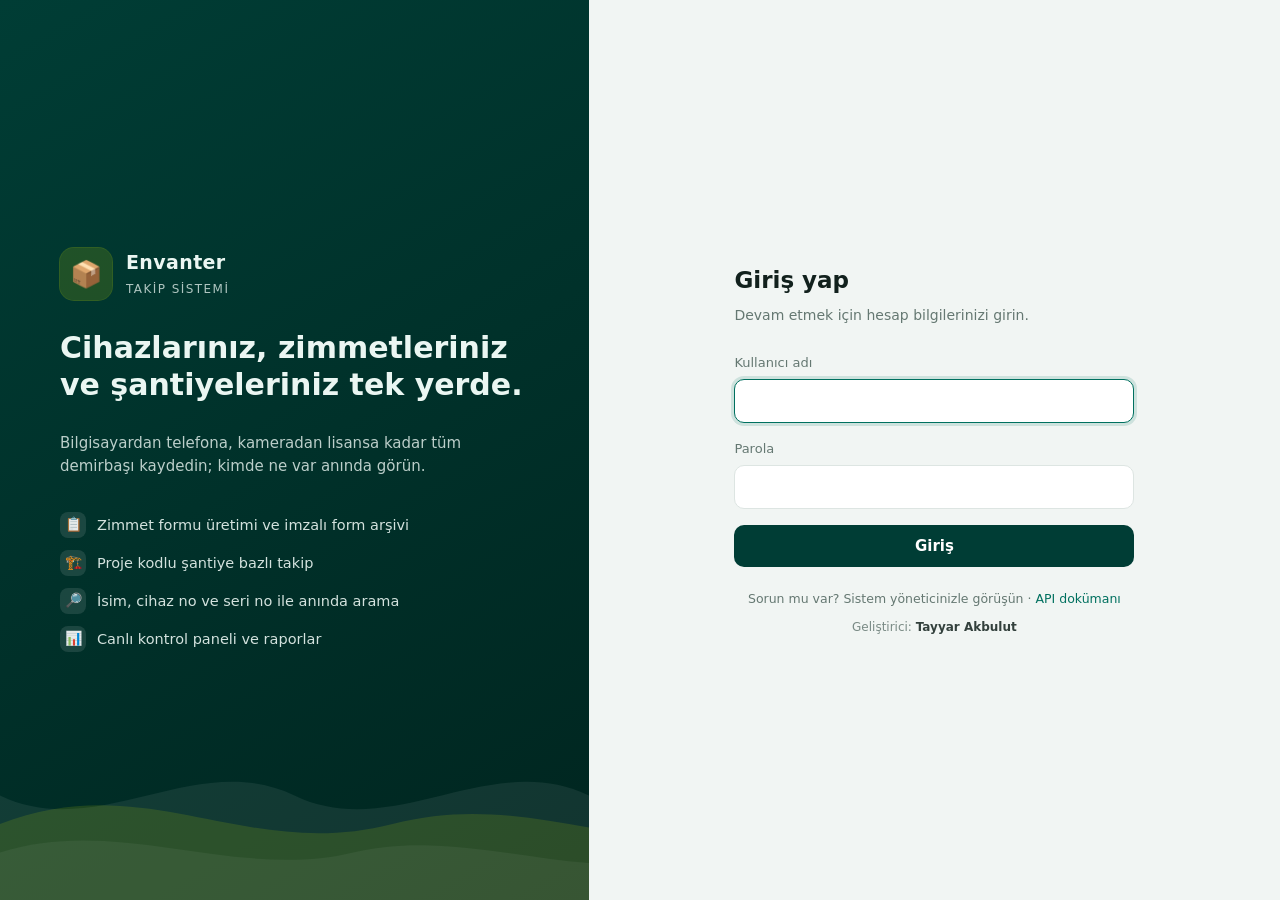
==== app/static/login.html @ 61def3fc "ERN Holding kurumsal renkleri (#003D35 + limon vurgu) Palet müşterinin verdiği #003D35 (derin yeşil)" ====
<!DOCTYPE html>
<html lang="tr">
<head>
  <meta charset="utf-8" />
  <meta name="viewport" content="width=device-width, initial-scale=1" />
  <title>Giriş — Envanter Takip Sistemi</title>
  <link rel="icon" href="data:image/svg+xml,<svg xmlns='http://www.w3.org/2000/svg' viewBox='0 0 100 100'><text y='.9em' font-size='90'>📦</text></svg>" />
  <style>
    /* ERN Holding kurumsal renkleri: derin yeşil (#003D35) + limon vurgu */
    :root {
      --koyu:#003d35; --koyu2:#00251f; --yesil:#00705f; --acik:#c4d600;
      --zemin:#f1f5f3; --kart:#ffffff; --cizgi:#dde5e2;
      --metin:#12211d; --soluk:#657872; --hata:#dc2626;
    }
    * { box-sizing:border-box; }
    body {
      margin:0; min-height:100vh; display:flex;
      font:15px/1.55 system-ui, -apple-system, "Segoe UI", sans-serif;
      background:var(--zemin); color:var(--metin);
    }

    /* Sol tanıtım paneli */
    .yan {
      flex:0 0 46%; padding:56px 60px; color:#eaf6f2; display:flex;
      flex-direction:column; justify-content:center; gap:28px;
      background:linear-gradient(150deg, var(--koyu) 0%, var(--koyu2) 100%);
      position:relative; overflow:hidden;
    }
    .yan > * { position:relative; z-index:2; }   /* dalgaların üstünde kalsın */

    /* --- Dalga efekti ---
       Üç katman, farklı hız ve saydamlıkta yatay kayar; her katman iki dalga
       boyu genişliğinde çizilir, bir dalga boyu kayıp başa dönünce ek yeri
       görünmez. Hareketi azaltmayı seçen kullanıcıda animasyon durur. */
    .dalgalar { position:absolute; left:0; right:0; bottom:0; height:190px;
                z-index:1; pointer-events:none; }
    .dalgalar svg { position:absolute; bottom:0; left:0; width:200%; height:100%; }
    .dalgalar .d1 { fill:rgba(255,255,255,.07); animation:kay 22s linear infinite; }
    .dalgalar .d2 { fill:rgba(196,214,0,.15); animation:kay 15s linear infinite;
                    animation-direction:reverse; }
    .dalgalar .d3 { fill:rgba(255,255,255,.05); animation:kay 30s linear infinite; }
    @keyframes kay { from { transform:translateX(0); }
                     to   { transform:translateX(-50%); } }
    @media (prefers-reduced-motion:reduce) {
      .dalgalar svg { animation:none !important; }
    }

    .marka { display:flex; align-items:center; gap:14px; }
    .marka .logo {
      width:52px; height:52px; border-radius:14px; display:grid; place-items:center;
      background:rgba(196,214,0,.16); font-size:26px; overflow:hidden;
      box-shadow:0 0 0 1px rgba(196,214,0,.25);
    }
    .marka .logo img { width:100%; height:100%; object-fit:contain; padding:6px; }
    .marka b { display:block; font-size:19px; letter-spacing:.02em; }
    .marka span { font-size:12px; opacity:.75; letter-spacing:.12em;
                  text-transform:uppercase; }
    .yan h1 { margin:0; font-size:30px; line-height:1.25; font-weight:650; }
    .yan p { margin:0; opacity:.8; max-width:44ch; }
    .ozet { display:grid; gap:12px; margin-top:6px; }
    .ozet div { display:flex; gap:11px; align-items:center; font-size:14.5px;
                opacity:.9; }
    .ozet i { font-style:normal; width:26px; height:26px; border-radius:8px;
              display:grid; place-items:center; background:rgba(255,255,255,.12);
              font-size:14px; }

    /* Giriş formu */
    .alan { flex:1; display:grid; place-items:center; padding:40px 24px; }
    .kutu { width:100%; max-width:400px; }
    .kutu h2 { margin:0 0 6px; font-size:23px; }
    .kutu .alt { margin:0 0 26px; color:var(--soluk); font-size:14px; }
    label { display:block; font-size:13px; color:var(--soluk); margin:0 0 6px;
            font-weight:500; }
    input {
      width:100%; padding:12px 14px; font-size:15px; margin-bottom:16px;
      border:1px solid var(--cizgi); border-radius:10px; background:var(--kart);
      color:var(--metin); font-family:inherit;
    }
    input:focus { outline:none; border-color:var(--yesil);
                  box-shadow:0 0 0 3px rgba(0,112,95,.15); }
    button {
      width:100%; padding:12px; font-size:15px; font-weight:600; cursor:pointer;
      border:none; border-radius:10px; background:var(--koyu); color:#fff;
      font-family:inherit;
    }
    button:hover { background:var(--acik); color:#00332c; }
    button:disabled { opacity:.6; cursor:progress; }
    .hata {
      display:none; margin-bottom:16px; padding:11px 13px; border-radius:10px;
      background:#fee2e2; color:#991b1b; font-size:14px;
      border:1px solid #fecaca;
    }
    .hata.gorunur { display:block; }
    .dipnot { margin-top:22px; text-align:center; font-size:12.5px;
              color:var(--soluk); }
    .dipnot a { color:var(--yesil); text-decoration:none; }
    .gelistirici { margin-top:10px; text-align:center; font-size:12px;
                   color:var(--soluk); opacity:.85; }
    .gelistirici b { color:var(--metin); font-weight:600; }

    @media (max-width:900px) {
      body { display:block; }
      .yan { flex:none; padding:30px 24px 56px; gap:16px; }
      .yan h1 { font-size:22px; }
      .ozet { display:none; }
      .dalgalar { height:110px; }
      .alan { padding:28px 20px 40px; }
    }
    @media (max-width:420px) {
      .yan { padding:24px 18px 48px; }
      .yan h1 { font-size:19px; }
      .kutu h2 { font-size:20px; }
      input { font-size:16px; }        /* iOS odaklanınca sayfayı büyütmesin */
    }
  </style>
</head>
<body>
  <aside class="yan">
    <div class="dalgalar" aria-hidden="true">
      <svg viewBox="0 0 2400 200" preserveAspectRatio="none">
        <path class="d1" d="M0,90 C200,140 400,40 600,90 C800,140 1000,40 1200,90
              C1400,140 1600,40 1800,90 C2000,140 2200,40 2400,90 L2400,200 L0,200 Z"/>
      </svg>
      <svg viewBox="0 0 2400 200" preserveAspectRatio="none">
        <path class="d2" d="M0,120 C300,60 500,160 800,120 C1100,80 1300,170 1600,120
              C1900,70 2100,160 2400,120 L2400,200 L0,200 Z"/>
      </svg>
      <svg viewBox="0 0 2400 200" preserveAspectRatio="none">
        <path class="d3" d="M0,150 C240,110 480,180 720,150 C960,120 1200,190 1440,150
              C1680,110 1920,180 2160,150 C2280,135 2340,145 2400,150
              L2400,200 L0,200 Z"/>
      </svg>
    </div>
    <div class="marka">
      <div class="logo" id="markaLogo">📦</div>
      <div>
        <b>Envanter</b>
        <span>Takip Sistemi</span>
      </div>
    </div>
    <h1>Cihazlarınız, zimmetleriniz ve şantiyeleriniz tek yerde.</h1>
    <p>Bilgisayardan telefona, kameradan lisansa kadar tüm demirbaşı kaydedin;
       kimde ne var anında görün.</p>
    <div class="ozet">
      <div><i>📋</i> Zimmet formu üretimi ve imzalı form arşivi</div>
      <div><i>🏗️</i> Proje kodlu şantiye bazlı takip</div>
      <div><i>🔎</i> İsim, cihaz no ve seri no ile anında arama</div>
      <div><i>📊</i> Canlı kontrol paneli ve raporlar</div>
    </div>
  </aside>

  <main class="alan">
    <form class="kutu" id="form" autocomplete="on">
      <h2>Giriş yap</h2>
      <p class="alt">Devam etmek için hesap bilgilerinizi girin.</p>

      <div class="hata" id="hata"></div>

      <label for="ku">Kullanıcı adı</label>
      <input id="ku" name="username" autocomplete="username" autofocus required />

      <label for="pa">Parola</label>
      <input id="pa" name="password" type="password"
             autocomplete="current-password" required />

      <button type="submit" id="btn">Giriş</button>

      <div class="dipnot">
        Sorun mu var? Sistem yöneticinizle görüşün ·
        <a id="docs" href="../docs">API dokümanı</a>
      </div>
      <div class="gelistirici">Geliştirici: <b>Tayyar Akbulut</b></div>
    </form>
  </main>

  <script>
    // Uygulama alt klasörde de yayınlanabilir (örn. /envanter/login).
    // Taban yolu adresten türetiyoruz ki API çağrıları doğru yere gitsin.
    const BASE = window.location.pathname.replace(/\/(login|ui\/login\.html)\/?$/, '');
    document.getElementById('docs').href = (BASE || '') + '/docs';

    // Nereye dönüleceği: ?redirect=... (yoksa arayüzün kökü)
    const VARSAYILAN = (BASE || '') + '/ui/';
    function hedef() {
      const ham = new URLSearchParams(location.search).get('redirect');
      if (!ham) return VARSAYILAN;
      // Yalnızca bu sitedeki yollara dön: "//baska.site" ya da tam URL kabul etme
      if (!ham.startsWith('/') || ham.startsWith('//')) return VARSAYILAN;
      return ham;
    }

    // Kurum logosu: app/static/logo.png varsa onu kullan, yoksa emoji kalır.
    // Böylece logoyu eklemek için kod değiştirmek gerekmez.
    (function logoDene() {
      const kutu = document.getElementById('markaLogo');
      const img = new Image();
      img.onload = () => { kutu.textContent = ''; kutu.appendChild(img); };
      img.alt = 'Logo';
      img.src = (BASE || '') + '/ui/logo.png';
    })();

    const hataKutu = document.getElementById('hata');
    const btn = document.getElementById('btn');

    function hataGoster(metin) {
      hataKutu.textContent = metin;
      hataKutu.classList.add('gorunur');
    }

    document.getElementById('form').addEventListener('submit', async (e) => {
      e.preventDefault();
      hataKutu.classList.remove('gorunur');
      btn.disabled = true;
      btn.textContent = 'Giriş yapılıyor…';
      try {
        const r = await fetch((BASE || '') + '/auth/login', {
          method: 'POST',
          headers: { 'Content-Type': 'application/json' },
          body: JSON.stringify({
            username: document.getElementById('ku').value.trim(),
            password: document.getElementById('pa').value,
          }),
        });
        if (!r.ok) {
          hataGoster(r.status === 401
            ? 'Kullanıcı adı veya parola hatalı.'
            : 'Giriş yapılamadı, lütfen tekrar deneyin.');
          return;
        }
        const d = await r.json();
        localStorage.setItem('token', d.access_token);
        localStorage.setItem('me', JSON.stringify(d.user));
        location.replace(hedef());
      } catch {
        hataGoster('Sunucuya ulaşılamadı.');
      } finally {
        btn.disabled = false;
        btn.textContent = 'Giriş';
      }
    });
  </script>
</body>
</html>
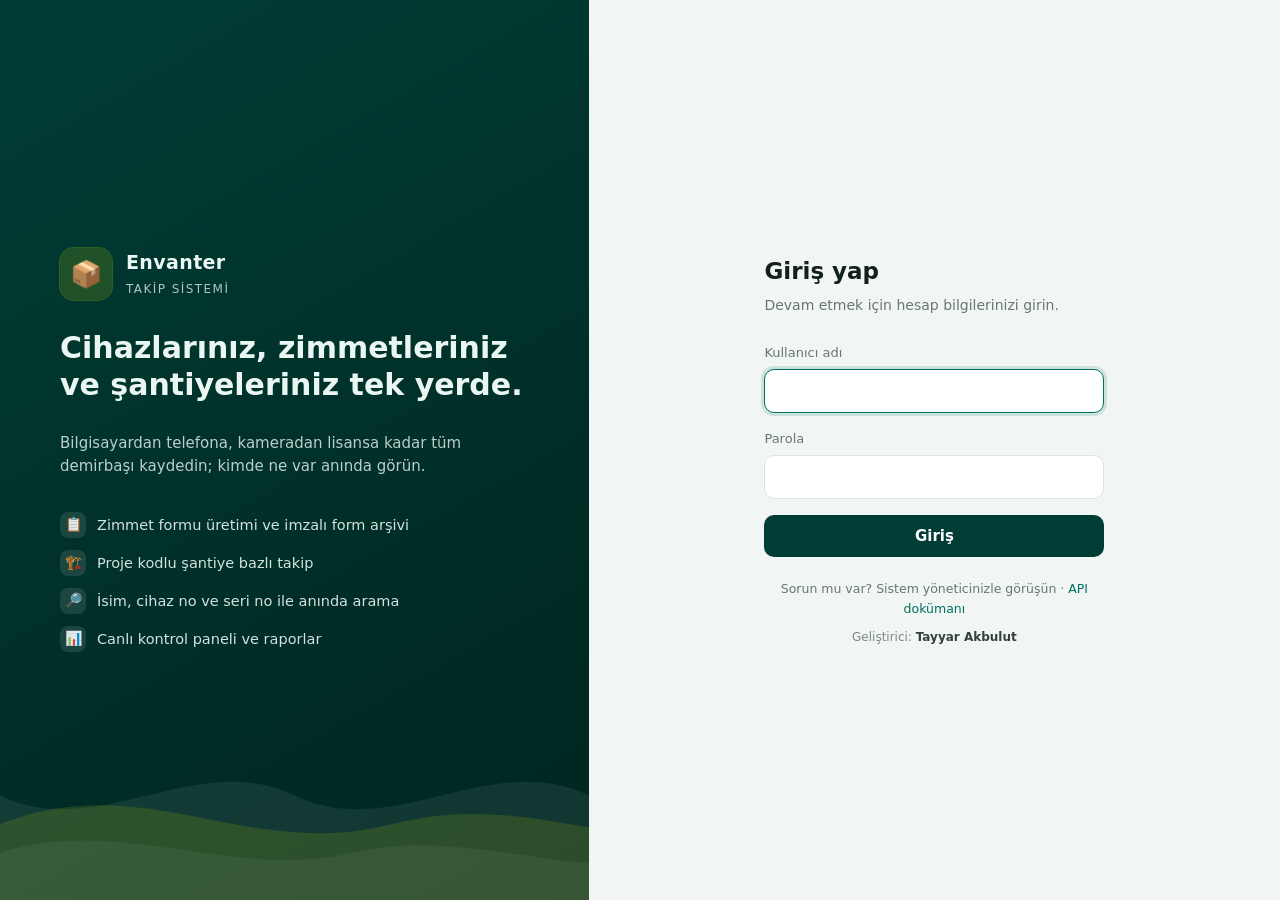
==== commit ff6a8c1a: "Giriş ekranı: çift logo (Holding + Taahhüt), dar form, logo kurulum betiği Şikâyet: beyaz Taahhüt lo" ====
--- a/app/static/login.html
+++ b/app/static/login.html
@@ -45,13 +45,15 @@
       .dalgalar svg { animation:none !important; }
     }
 
-    .marka { display:flex; align-items:center; gap:14px; }
+    .marka { display:flex; align-items:center; gap:14px; flex-wrap:wrap; }
+    .marka .logo[hidden] { display:none; }
     .marka .logo {
       width:52px; height:52px; border-radius:14px; display:grid; place-items:center;
       background:rgba(196,214,0,.16); font-size:26px; overflow:hidden;
       box-shadow:0 0 0 1px rgba(196,214,0,.25);
     }
     .marka .logo img { width:100%; height:100%; object-fit:contain; padding:6px; }
+    .marka .logo.genis { width:170px; }   /* yatay kurum logosu için */
     .marka b { display:block; font-size:19px; letter-spacing:.02em; }
     .marka span { font-size:12px; opacity:.75; letter-spacing:.12em;
                   text-transform:uppercase; }
@@ -66,7 +68,7 @@
 
     /* Giriş formu */
     .alan { flex:1; display:grid; place-items:center; padding:40px 24px; }
-    .kutu { width:100%; max-width:400px; }
+    .kutu { width:100%; max-width:340px; }
     .kutu h2 { margin:0 0 6px; font-size:23px; }
     .kutu .alt { margin:0 0 26px; color:var(--soluk); font-size:14px; }
     label { display:block; font-size:13px; color:var(--soluk); margin:0 0 6px;
@@ -133,6 +135,7 @@
     </div>
     <div class="marka">
       <div class="logo" id="markaLogo">📦</div>
+      <div class="logo" id="markaLogo2" hidden></div>
       <div>
         <b>Envanter</b>
         <span>Takip Sistemi</span>
@@ -192,11 +195,20 @@
     // Kurum logosu: app/static/logo.png varsa onu kullan, yoksa emoji kalır.
     // Böylece logoyu eklemek için kod değiştirmek gerekmez.
     (function logoDene() {
-      const kutu = document.getElementById('markaLogo');
-      const img = new Image();
-      img.onload = () => { kutu.textContent = ''; kutu.appendChild(img); };
-      img.alt = 'Logo';
-      img.src = (BASE || '') + '/ui/logo.png';
+      const yukle = (uc, kutuId) => fetch((BASE || '') + uc)
+        .then(r => r.status === 200 ? r.blob() : null).then(b => {
+          if (!b) return;
+          const kutu = document.getElementById(kutuId);
+          const img = new Image();
+          img.alt = 'Logo';
+          img.src = URL.createObjectURL(b);
+          kutu.textContent = '';
+          kutu.classList.add('genis');
+          kutu.hidden = false;
+          kutu.appendChild(img);
+        }).catch(() => {});
+      yukle('/logo', 'markaLogo');        // Holding
+      yukle('/logo2', 'markaLogo2');      // Taahhüt (varsa)
     })();
 
     const hataKutu = document.getElementById('hata');
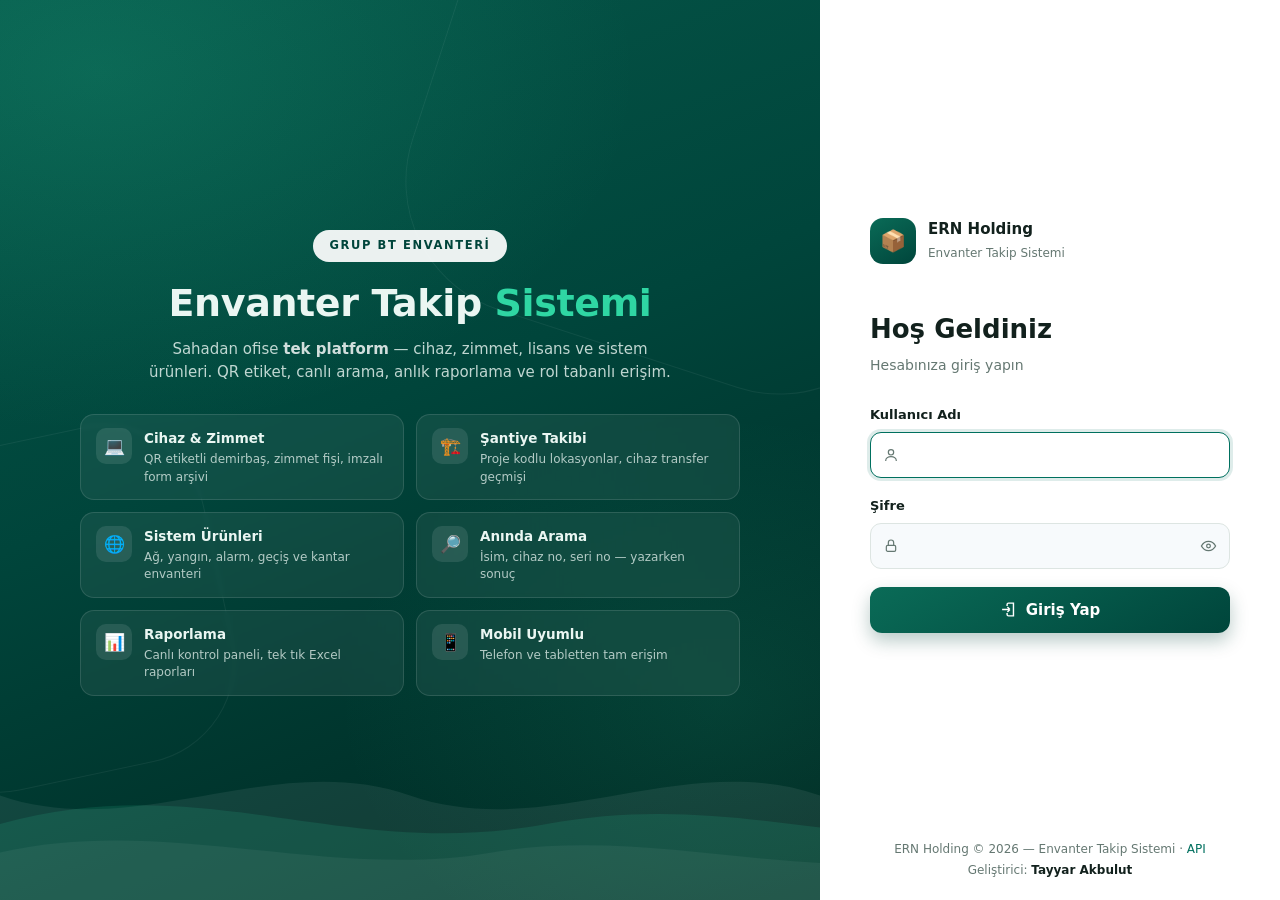
==== commit 951f84b5: "Giriş ekranı beton uygulamasının tasarım diline taşındı Solda gradyanlı tanıtım sahnesi:   • Çift lo" ====
--- a/app/static/login.html
+++ b/app/static/login.html
@@ -6,10 +6,12 @@
   <title>Giriş — Envanter Takip Sistemi</title>
   <link rel="icon" href="data:image/svg+xml,<svg xmlns='http://www.w3.org/2000/svg' viewBox='0 0 100 100'><text y='.9em' font-size='90'>📦</text></svg>" />
   <style>
-    /* ERN Holding kurumsal renkleri: derin yeşil (#003D35) + limon vurgu */
+    /* ERN kurumsal giriş — beton uygulamasıyla aynı tasarım dili:
+       solda gradyanlı tanıtım sahnesi (çift logo, büyük başlık, özellik
+       kartları, dalga efekti), sağda sabit beyaz giriş paneli. */
     :root {
-      --koyu:#003d35; --koyu2:#00251f; --yesil:#00705f; --acik:#c4d600;
-      --zemin:#f1f5f3; --kart:#ffffff; --cizgi:#dde5e2;
+      --koyu:#00453b; --koyu2:#00251f; --yesil:#00705f; --acik:#2fd6a3;
+      --zemin:#f4f7f6; --kart:#ffffff; --cizgi:#dde5e2;
       --metin:#12211d; --soluk:#657872; --hata:#dc2626;
     }
     * { box-sizing:border-box; }
@@ -19,24 +21,35 @@
       background:var(--zemin); color:var(--metin);
     }
 
-    /* Sol tanıtım paneli */
+    /* ---------------- Sol sahne ---------------- */
     .yan {
-      flex:0 0 46%; padding:56px 60px; color:#eaf6f2; display:flex;
-      flex-direction:column; justify-content:center; gap:28px;
-      background:linear-gradient(150deg, var(--koyu) 0%, var(--koyu2) 100%);
-      position:relative; overflow:hidden;
-    }
-    .yan > * { position:relative; z-index:2; }   /* dalgaların üstünde kalsın */
-
-    /* --- Dalga efekti ---
-       Üç katman, farklı hız ve saydamlıkta yatay kayar; her katman iki dalga
-       boyu genişliğinde çizilir, bir dalga boyu kayıp başa dönünce ek yeri
-       görünmez. Hareketi azaltmayı seçen kullanıcıda animasyon durur. */
+      flex:1; min-width:0; position:relative; overflow:hidden;
+      display:flex; align-items:center; justify-content:center;
+      padding:56px 40px 120px; color:#eaf6f2;
+      background:
+        radial-gradient(900px 600px at 12% 8%, rgba(47,214,163,.16), transparent 60%),
+        radial-gradient(700px 520px at 88% 78%, rgba(47,214,163,.10), transparent 55%),
+        linear-gradient(158deg, #06584a 0%, var(--koyu) 45%, var(--koyu2) 100%);
+    }
+    .yan > * { position:relative; z-index:2; }
+
+    /* Dekoratif kıvrımlar (betondaki geniş kavis hissi) */
+    .kivrim { position:absolute; inset:0; z-index:1; pointer-events:none; }
+    .kivrim::before, .kivrim::after {
+      content:''; position:absolute;
+      border:1.5px solid rgba(255,255,255,.06);
+    }
+    .kivrim::before { width:520px; height:520px; right:-140px; top:-160px;
+                      transform:rotate(18deg); border-radius:26%; }
+    .kivrim::after  { width:340px; height:340px; left:-120px; bottom:120px;
+                      transform:rotate(-12deg); border-radius:30%; }
+
+    /* Alt dalga katmanları — farklı hız/yönde akar */
     .dalgalar { position:absolute; left:0; right:0; bottom:0; height:190px;
                 z-index:1; pointer-events:none; }
     .dalgalar svg { position:absolute; bottom:0; left:0; width:200%; height:100%; }
     .dalgalar .d1 { fill:rgba(255,255,255,.07); animation:kay 22s linear infinite; }
-    .dalgalar .d2 { fill:rgba(196,214,0,.15); animation:kay 15s linear infinite;
+    .dalgalar .d2 { fill:rgba(47,214,163,.13); animation:kay 15s linear infinite;
                     animation-direction:reverse; }
     .dalgalar .d3 { fill:rgba(255,255,255,.05); animation:kay 30s linear infinite; }
     @keyframes kay { from { transform:translateX(0); }
@@ -45,79 +58,120 @@
       .dalgalar svg { animation:none !important; }
     }
 
-    .marka { display:flex; align-items:center; gap:14px; flex-wrap:wrap; }
-    .marka .logo[hidden] { display:none; }
-    .marka .logo {
-      width:52px; height:52px; border-radius:14px; display:grid; place-items:center;
-      background:rgba(196,214,0,.16); font-size:26px; overflow:hidden;
-      box-shadow:0 0 0 1px rgba(196,214,0,.25);
-    }
-    .marka .logo img { width:100%; height:100%; object-fit:contain; padding:6px; }
-    .marka .logo.genis { width:170px; }   /* yatay kurum logosu için */
-    .marka b { display:block; font-size:19px; letter-spacing:.02em; }
-    .marka span { font-size:12px; opacity:.75; letter-spacing:.12em;
-                  text-transform:uppercase; }
-    .yan h1 { margin:0; font-size:30px; line-height:1.25; font-weight:650; }
-    .yan p { margin:0; opacity:.8; max-width:44ch; }
-    .ozet { display:grid; gap:12px; margin-top:6px; }
-    .ozet div { display:flex; gap:11px; align-items:center; font-size:14.5px;
-                opacity:.9; }
-    .ozet i { font-style:normal; width:26px; height:26px; border-radius:8px;
-              display:grid; place-items:center; background:rgba(255,255,255,.12);
-              font-size:14px; }
-
-    /* Giriş formu */
-    .alan { flex:1; display:grid; place-items:center; padding:40px 24px; }
-    .kutu { width:100%; max-width:340px; }
-    .kutu h2 { margin:0 0 6px; font-size:23px; }
-    .kutu .alt { margin:0 0 26px; color:var(--soluk); font-size:14px; }
-    label { display:block; font-size:13px; color:var(--soluk); margin:0 0 6px;
-            font-weight:500; }
-    input {
-      width:100%; padding:12px 14px; font-size:15px; margin-bottom:16px;
-      border:1px solid var(--cizgi); border-radius:10px; background:var(--kart);
-      color:var(--metin); font-family:inherit;
-    }
-    input:focus { outline:none; border-color:var(--yesil);
-                  box-shadow:0 0 0 3px rgba(0,112,95,.15); }
-    button {
-      width:100%; padding:12px; font-size:15px; font-weight:600; cursor:pointer;
-      border:none; border-radius:10px; background:var(--koyu); color:#fff;
-      font-family:inherit;
-    }
-    button:hover { background:var(--acik); color:#00332c; }
-    button:disabled { opacity:.6; cursor:progress; }
-    .hata {
-      display:none; margin-bottom:16px; padding:11px 13px; border-radius:10px;
-      background:#fee2e2; color:#991b1b; font-size:14px;
-      border:1px solid #fecaca;
-    }
+    .orta { width:100%; max-width:660px; text-align:center; }
+
+    /* Çift logo: kutu yok, serbest dururlar; arada ince ayraç */
+    .logolar { display:flex; align-items:center; justify-content:center;
+               gap:26px; margin-bottom:26px; min-height:64px; }
+    .logolar img { height:62px; width:auto; max-width:200px; display:none; }
+    .logolar img.goster { display:block; }
+    .logolar .ayrac { width:1px; height:44px; background:rgba(255,255,255,.35);
+                      display:none; }
+    .logolar .ayrac.goster { display:block; }
+
+    .rozet { display:inline-block; padding:7px 16px; border-radius:99px;
+             background:rgba(255,255,255,.92); color:var(--koyu);
+             font-size:11.5px; font-weight:700; letter-spacing:.14em;
+             margin-bottom:20px; }
+
+    .orta h1 { margin:0 0 12px; font-size:38px; line-height:1.15;
+               font-weight:750; letter-spacing:-.01em; }
+    .orta h1 em { font-style:normal; color:var(--acik); }
+    .tanitim { margin:0 auto 30px; max-width:56ch; opacity:.82; font-size:15px; }
+    .tanitim b { color:#fff; }
+
+    .kartlar { display:grid; grid-template-columns:1fr 1fr; gap:12px;
+               text-align:left; }
+    .karti { display:flex; gap:12px; align-items:flex-start;
+             background:rgba(255,255,255,.06); border:1px solid rgba(255,255,255,.12);
+             border-radius:14px; padding:13px 15px; backdrop-filter:blur(2px); }
+    .karti i { font-style:normal; flex:none; width:36px; height:36px;
+               display:grid; place-items:center; border-radius:10px;
+               background:rgba(255,255,255,.10); font-size:17px; }
+    .karti b { display:block; font-size:13.5px; margin-bottom:2px; }
+    .karti span { font-size:12px; opacity:.75; line-height:1.45; display:block; }
+
+    /* ---------------- Sağ panel ---------------- */
+    .alan { flex:0 0 460px; background:var(--kart); display:flex;
+            flex-direction:column; padding:36px 44px 20px;
+            box-shadow:-18px 0 50px rgba(0,30,24,.18); }
+    .alan-ic { margin:auto 0; width:100%; max-width:360px; align-self:center; }
+
+    .marka-mini { display:flex; align-items:center; gap:12px; margin-bottom:44px; }
+    .marka-mini .kare { width:46px; height:46px; flex:none; border-radius:13px;
+                        background:linear-gradient(150deg, #0a6b57, var(--koyu));
+                        display:grid; place-items:center; font-size:21px;
+                        overflow:hidden; }
+    .marka-mini .kare img { width:100%; height:100%; object-fit:contain;
+                            padding:7px; }
+    .marka-mini b { display:block; font-size:15px; }
+    .marka-mini span { font-size:12px; color:var(--soluk); }
+
+    .alan h2 { margin:0 0 6px; font-size:26px; font-weight:750; }
+    .alan .alt { margin:0 0 28px; color:var(--soluk); font-size:14px; }
+
+    label { display:block; font-size:13px; font-weight:600; margin:0 0 7px; }
+    .girdi { position:relative; margin-bottom:18px; }
+    .girdi > svg { position:absolute; left:13px; top:50%;
+                   transform:translateY(-50%); width:16px; height:16px;
+                   stroke:var(--soluk); fill:none; stroke-width:1.8;
+                   pointer-events:none; }
+    .girdi input {
+      width:100%; padding:13px 42px 13px 40px; font-size:15px;
+      border:1px solid var(--cizgi); border-radius:11px;
+      background:#f7fafc; color:var(--metin); font-family:inherit;
+    }
+    .girdi input:focus { outline:none; border-color:var(--yesil);
+                         background:#fff;
+                         box-shadow:0 0 0 3px rgba(0,112,95,.13); }
+    .goz { position:absolute; right:6px; top:50%; transform:translateY(-50%);
+           border:none; background:none; cursor:pointer; padding:7px;
+           color:var(--soluk); display:grid; place-items:center; }
+    .goz:hover { color:var(--yesil); }
+
+    .gonder {
+      width:100%; margin-top:6px; padding:14px; font-size:15px; font-weight:700;
+      cursor:pointer; border:none; border-radius:12px; color:#fff;
+      font-family:inherit; display:flex; align-items:center; justify-content:center;
+      gap:9px; background:linear-gradient(150deg, #0a6b57, var(--koyu));
+      box-shadow:0 8px 18px rgba(0,69,59,.28);
+    }
+    .gonder:hover { filter:brightness(1.12); }
+    .gonder:disabled { opacity:.6; cursor:progress; }
+    .gonder svg { width:17px; height:17px; stroke:#fff; fill:none; stroke-width:2; }
+
+    .hata { display:none; margin-bottom:16px; padding:11px 13px; border-radius:10px;
+            background:#fee2e2; color:#991b1b; font-size:14px;
+            border:1px solid #fecaca; }
     .hata.gorunur { display:block; }
-    .dipnot { margin-top:22px; text-align:center; font-size:12.5px;
-              color:var(--soluk); }
-    .dipnot a { color:var(--yesil); text-decoration:none; }
-    .gelistirici { margin-top:10px; text-align:center; font-size:12px;
-                   color:var(--soluk); opacity:.85; }
-    .gelistirici b { color:var(--metin); font-weight:600; }
-
-    @media (max-width:900px) {
+
+    .dip { text-align:center; font-size:12px; color:var(--soluk);
+           padding-top:24px; line-height:1.7; }
+    .dip a { color:var(--yesil); text-decoration:none; }
+    .dip b { color:var(--metin); }
+
+    /* ---------------- Mobil ---------------- */
+    @media (max-width:980px) {
       body { display:block; }
-      .yan { flex:none; padding:30px 24px 56px; gap:16px; }
-      .yan h1 { font-size:22px; }
-      .ozet { display:none; }
+      .yan { min-height:0; padding:36px 20px 90px; }
+      .orta h1 { font-size:27px; }
+      .kartlar { max-width:560px; margin:0 auto; }
+      .alan { flex:none; width:auto; box-shadow:none; padding:30px 22px 16px; }
+      .alan-ic { max-width:380px; margin:0 auto; }
       .dalgalar { height:110px; }
-      .alan { padding:28px 20px 40px; }
-    }
-    @media (max-width:420px) {
-      .yan { padding:24px 18px 48px; }
-      .yan h1 { font-size:19px; }
-      .kutu h2 { font-size:20px; }
-      input { font-size:16px; }        /* iOS odaklanınca sayfayı büyütmesin */
+    }
+    @media (max-width:560px) {
+      .kartlar { grid-template-columns:1fr; }
+      .logolar img { height:46px; }
+      .orta h1 { font-size:23px; }
+      .rozet { margin-bottom:14px; }
+      .girdi input { font-size:16px; }  /* iOS odaklanınca büyütmesin */
     }
   </style>
 </head>
 <body>
   <aside class="yan">
+    <div class="kivrim" aria-hidden="true"></div>
     <div class="dalgalar" aria-hidden="true">
       <svg viewBox="0 0 2400 200" preserveAspectRatio="none">
         <path class="d1" d="M0,90 C200,140 400,40 600,90 C800,140 1000,40 1200,90
@@ -133,47 +187,86 @@
               L2400,200 L0,200 Z"/>
       </svg>
     </div>
-    <div class="marka">
-      <div class="logo" id="markaLogo">📦</div>
-      <div class="logo" id="markaLogo2" hidden></div>
-      <div>
-        <b>Envanter</b>
-        <span>Takip Sistemi</span>
+
+    <div class="orta">
+      <div class="logolar">
+        <img id="logoTaahhut" alt="ERN Taahhüt" />
+        <span class="ayrac" id="logoAyrac"></span>
+        <img id="logoHolding" alt="ERN Holding" />
+      </div>
+      <div class="rozet">GRUP BT ENVANTERİ</div>
+      <h1>Envanter Takip <em>Sistemi</em></h1>
+      <p class="tanitim">Sahadan ofise <b>tek platform</b> — cihaz, zimmet,
+        lisans ve sistem ürünleri. QR etiket, canlı arama, anlık raporlama ve
+        rol tabanlı erişim.</p>
+      <div class="kartlar">
+        <div class="karti"><i>💻</i><div><b>Cihaz &amp; Zimmet</b>
+          <span>QR etiketli demirbaş, zimmet fişi, imzalı form arşivi</span></div></div>
+        <div class="karti"><i>🏗️</i><div><b>Şantiye Takibi</b>
+          <span>Proje kodlu lokasyonlar, cihaz transfer geçmişi</span></div></div>
+        <div class="karti"><i>🌐</i><div><b>Sistem Ürünleri</b>
+          <span>Ağ, yangın, alarm, geçiş ve kantar envanteri</span></div></div>
+        <div class="karti"><i>🔎</i><div><b>Anında Arama</b>
+          <span>İsim, cihaz no, seri no — yazarken sonuç</span></div></div>
+        <div class="karti"><i>📊</i><div><b>Raporlama</b>
+          <span>Canlı kontrol paneli, tek tık Excel raporları</span></div></div>
+        <div class="karti"><i>📱</i><div><b>Mobil Uyumlu</b>
+          <span>Telefon ve tabletten tam erişim</span></div></div>
       </div>
     </div>
-    <h1>Cihazlarınız, zimmetleriniz ve şantiyeleriniz tek yerde.</h1>
-    <p>Bilgisayardan telefona, kameradan lisansa kadar tüm demirbaşı kaydedin;
-       kimde ne var anında görün.</p>
-    <div class="ozet">
-      <div><i>📋</i> Zimmet formu üretimi ve imzalı form arşivi</div>
-      <div><i>🏗️</i> Proje kodlu şantiye bazlı takip</div>
-      <div><i>🔎</i> İsim, cihaz no ve seri no ile anında arama</div>
-      <div><i>📊</i> Canlı kontrol paneli ve raporlar</div>
+  </aside>
+
+  <main class="alan">
+    <div class="alan-ic">
+      <div class="marka-mini">
+        <span class="kare" id="miniLogo">📦</span>
+        <div>
+          <b>ERN Holding</b>
+          <span>Envanter Takip Sistemi</span>
+        </div>
+      </div>
+
+      <h2>Hoş Geldiniz</h2>
+      <p class="alt">Hesabınıza giriş yapın</p>
+
+      <div class="hata" id="hata"></div>
+
+      <form id="form" autocomplete="on">
+        <label for="ku">Kullanıcı Adı</label>
+        <div class="girdi">
+          <svg viewBox="0 0 24 24"><circle cx="12" cy="8" r="4"/>
+            <path d="M4 21c0-4 3.6-6.5 8-6.5s8 2.5 8 6.5"/></svg>
+          <input id="ku" name="username" autocomplete="username" autofocus required />
+        </div>
+
+        <label for="pa">Şifre</label>
+        <div class="girdi">
+          <svg viewBox="0 0 24 24"><rect x="5" y="11" width="14" height="9" rx="2"/>
+            <path d="M8 11V7a4 4 0 0 1 8 0v4"/></svg>
+          <input id="pa" name="password" type="password"
+                 autocomplete="current-password" required />
+          <button type="button" class="goz" id="goz" title="Şifreyi göster/gizle"
+                  aria-label="Şifreyi göster/gizle">
+            <svg viewBox="0 0 24 24" width="17" height="17" fill="none"
+                 stroke="currentColor" stroke-width="1.8">
+              <path d="M2 12s3.5-6.5 10-6.5S22 12 22 12s-3.5 6.5-10 6.5S2 12 2 12Z"/>
+              <circle cx="12" cy="12" r="2.6"/></svg>
+          </button>
+        </div>
+
+        <button type="submit" class="gonder" id="btn">
+          <svg viewBox="0 0 24 24"><path d="M10 7V5a2 2 0 0 1 2-2h7v18h-7a2 2 0 0 1-2-2v-2"/>
+            <path d="M3 12h11m0 0-3.5-3.5M14 12l-3.5 3.5"/></svg>
+          <span id="btnYazi">Giriş Yap</span>
+        </button>
+      </form>
     </div>
-  </aside>
-
-  <main class="alan">
-    <form class="kutu" id="form" autocomplete="on">
-      <h2>Giriş yap</h2>
-      <p class="alt">Devam etmek için hesap bilgilerinizi girin.</p>
-
-      <div class="hata" id="hata"></div>
-
-      <label for="ku">Kullanıcı adı</label>
-      <input id="ku" name="username" autocomplete="username" autofocus required />
-
-      <label for="pa">Parola</label>
-      <input id="pa" name="password" type="password"
-             autocomplete="current-password" required />
-
-      <button type="submit" id="btn">Giriş</button>
-
-      <div class="dipnot">
-        Sorun mu var? Sistem yöneticinizle görüşün ·
-        <a id="docs" href="../docs">API dokümanı</a>
-      </div>
-      <div class="gelistirici">Geliştirici: <b>Tayyar Akbulut</b></div>
-    </form>
+
+    <div class="dip">
+      ERN Holding © <span id="yil"></span> — Envanter Takip Sistemi ·
+      <a id="docs" href="../docs">API</a><br/>
+      Geliştirici: <b>Tayyar Akbulut</b>
+    </div>
   </main>
 
   <script>
@@ -181,6 +274,7 @@
     // Taban yolu adresten türetiyoruz ki API çağrıları doğru yere gitsin.
     const BASE = window.location.pathname.replace(/\/(login|ui\/login\.html)\/?$/, '');
     document.getElementById('docs').href = (BASE || '') + '/docs';
+    document.getElementById('yil').textContent = new Date().getFullYear();
 
     // Nereye dönüleceği: ?redirect=... (yoksa arayüzün kökü)
     const VARSAYILAN = (BASE || '') + '/ui/';
@@ -192,27 +286,42 @@
       return ham;
     }
 
-    // Kurum logosu: app/static/logo.png varsa onu kullan, yoksa emoji kalır.
-    // Böylece logoyu eklemek için kod değiştirmek gerekmez.
-    (function logoDene() {
-      const yukle = (uc, kutuId) => fetch((BASE || '') + uc)
+    // Logolar: /logo = Holding, /logo2 = Taahhüt (scripts/logo-kur.py üretir).
+    // Dosya yoksa uç 204 döner ve o logo hiç görünmez; ikisi de varsa arada
+    // ince ayraç çizilir. Sağ paneldeki yeşil kareye de Holding konur.
+    (function logolar() {
+      let sayi = 0;
+      const yukle = (uc, img, sonra) => fetch((BASE || '') + uc)
         .then(r => r.status === 200 ? r.blob() : null).then(b => {
           if (!b) return;
-          const kutu = document.getElementById(kutuId);
-          const img = new Image();
-          img.alt = 'Logo';
           img.src = URL.createObjectURL(b);
-          kutu.textContent = '';
-          kutu.classList.add('genis');
-          kutu.hidden = false;
-          kutu.appendChild(img);
+          img.classList.add('goster');
+          sayi += 1;
+          if (sayi === 2)
+            document.getElementById('logoAyrac').classList.add('goster');
+          if (sonra) sonra(b);
         }).catch(() => {});
-      yukle('/logo', 'markaLogo');        // Holding
-      yukle('/logo2', 'markaLogo2');      // Taahhüt (varsa)
+      yukle('/logo2', document.getElementById('logoTaahhut'));
+      yukle('/logo', document.getElementById('logoHolding'), (b) => {
+        const kare = document.getElementById('miniLogo');
+        const img = new Image();
+        img.alt = 'ERN';
+        img.src = URL.createObjectURL(b);
+        kare.textContent = '';
+        kare.appendChild(img);
+      });
     })();
+
+    // Şifre göster/gizle
+    document.getElementById('goz').addEventListener('click', () => {
+      const pa = document.getElementById('pa');
+      pa.type = pa.type === 'password' ? 'text' : 'password';
+      pa.focus();
+    });
 
     const hataKutu = document.getElementById('hata');
     const btn = document.getElementById('btn');
+    const btnYazi = document.getElementById('btnYazi');
 
     function hataGoster(metin) {
       hataKutu.textContent = metin;
@@ -223,7 +332,7 @@
       e.preventDefault();
       hataKutu.classList.remove('gorunur');
       btn.disabled = true;
-      btn.textContent = 'Giriş yapılıyor…';
+      btnYazi.textContent = 'Giriş yapılıyor…';
       try {
         const r = await fetch((BASE || '') + '/auth/login', {
           method: 'POST',
@@ -235,7 +344,7 @@
         });
         if (!r.ok) {
           hataGoster(r.status === 401
-            ? 'Kullanıcı adı veya parola hatalı.'
+            ? 'Kullanıcı adı veya şifre hatalı.'
             : 'Giriş yapılamadı, lütfen tekrar deneyin.');
           return;
         }
@@ -247,7 +356,7 @@
         hataGoster('Sunucuya ulaşılamadı.');
       } finally {
         btn.disabled = false;
-        btn.textContent = 'Giriş';
+        btnYazi.textContent = 'Giriş Yap';
       }
     });
   </script>
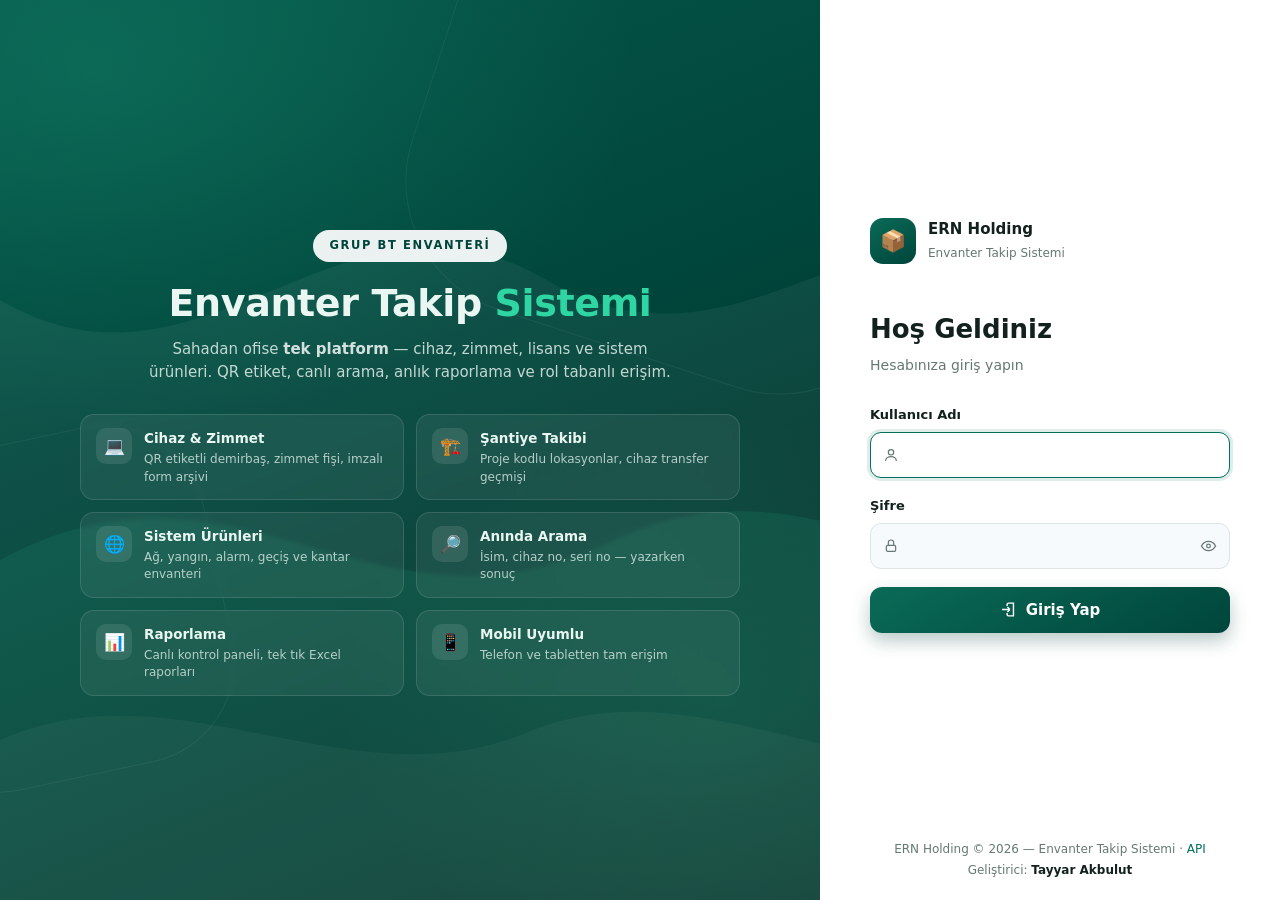
==== commit ccb2b37c: "Giris dalga efekti sayfanin tamamina yayildi Dalga katmanlari alt seritten cikip panelin tum yuksekl" ====
--- a/app/static/login.html
+++ b/app/static/login.html
@@ -44,14 +44,15 @@
     .kivrim::after  { width:340px; height:340px; left:-120px; bottom:120px;
                       transform:rotate(-12deg); border-radius:30%; }
 
-    /* Alt dalga katmanları — farklı hız/yönde akar */
-    .dalgalar { position:absolute; left:0; right:0; bottom:0; height:190px;
-                z-index:1; pointer-events:none; }
+    /* Dalga katmanları — SAYFANIN TAMAMINI kaplar, farklı hız/yönde akar.
+       Her katman panel boyunca gerilir (preserveAspectRatio=none), iki dalga
+       boyu genişliğinde çizilip yarısı kadar kaydırılır; başa dönüş görünmez. */
+    .dalgalar { position:absolute; inset:0; z-index:1; pointer-events:none; }
     .dalgalar svg { position:absolute; bottom:0; left:0; width:200%; height:100%; }
-    .dalgalar .d1 { fill:rgba(255,255,255,.07); animation:kay 22s linear infinite; }
-    .dalgalar .d2 { fill:rgba(47,214,163,.13); animation:kay 15s linear infinite;
+    .dalgalar .d1 { fill:rgba(255,255,255,.05); animation:kay 26s linear infinite; }
+    .dalgalar .d2 { fill:rgba(47,214,163,.09); animation:kay 17s linear infinite;
                     animation-direction:reverse; }
-    .dalgalar .d3 { fill:rgba(255,255,255,.05); animation:kay 30s linear infinite; }
+    .dalgalar .d3 { fill:rgba(255,255,255,.04); animation:kay 34s linear infinite; }
     @keyframes kay { from { transform:translateX(0); }
                      to   { transform:translateX(-50%); } }
     @media (prefers-reduced-motion:reduce) {
@@ -158,7 +159,6 @@
       .kartlar { max-width:560px; margin:0 auto; }
       .alan { flex:none; width:auto; box-shadow:none; padding:30px 22px 16px; }
       .alan-ic { max-width:380px; margin:0 auto; }
-      .dalgalar { height:110px; }
     }
     @media (max-width:560px) {
       .kartlar { grid-template-columns:1fr; }
@@ -173,18 +173,18 @@
   <aside class="yan">
     <div class="kivrim" aria-hidden="true"></div>
     <div class="dalgalar" aria-hidden="true">
-      <svg viewBox="0 0 2400 200" preserveAspectRatio="none">
-        <path class="d1" d="M0,90 C200,140 400,40 600,90 C800,140 1000,40 1200,90
-              C1400,140 1600,40 1800,90 C2000,140 2200,40 2400,90 L2400,200 L0,200 Z"/>
+      <svg viewBox="0 0 2400 900" preserveAspectRatio="none">
+        <path class="d1" d="M0,300 C300,420 500,160 800,280 C1100,400 1300,150 1600,270
+              C1900,390 2100,160 2400,300 L2400,900 L0,900 Z"/>
       </svg>
-      <svg viewBox="0 0 2400 200" preserveAspectRatio="none">
-        <path class="d2" d="M0,120 C300,60 500,160 800,120 C1100,80 1300,170 1600,120
-              C1900,70 2100,160 2400,120 L2400,200 L0,200 Z"/>
+      <svg viewBox="0 0 2400 900" preserveAspectRatio="none">
+        <path class="d2" d="M0,560 C350,430 550,660 900,540 C1250,430 1450,680 1800,550
+              C2050,460 2200,640 2400,560 L2400,900 L0,900 Z"/>
       </svg>
-      <svg viewBox="0 0 2400 200" preserveAspectRatio="none">
-        <path class="d3" d="M0,150 C240,110 480,180 720,150 C960,120 1200,190 1440,150
-              C1680,110 1920,180 2160,150 C2280,135 2340,145 2400,150
-              L2400,200 L0,200 Z"/>
+      <svg viewBox="0 0 2400 900" preserveAspectRatio="none">
+        <path class="d3" d="M0,740 C260,660 520,810 780,730 C1040,660 1300,820 1560,740
+              C1820,660 2080,810 2340,740 C2360,735 2380,738 2400,740
+              L2400,900 L0,900 Z"/>
       </svg>
     </div>
 
